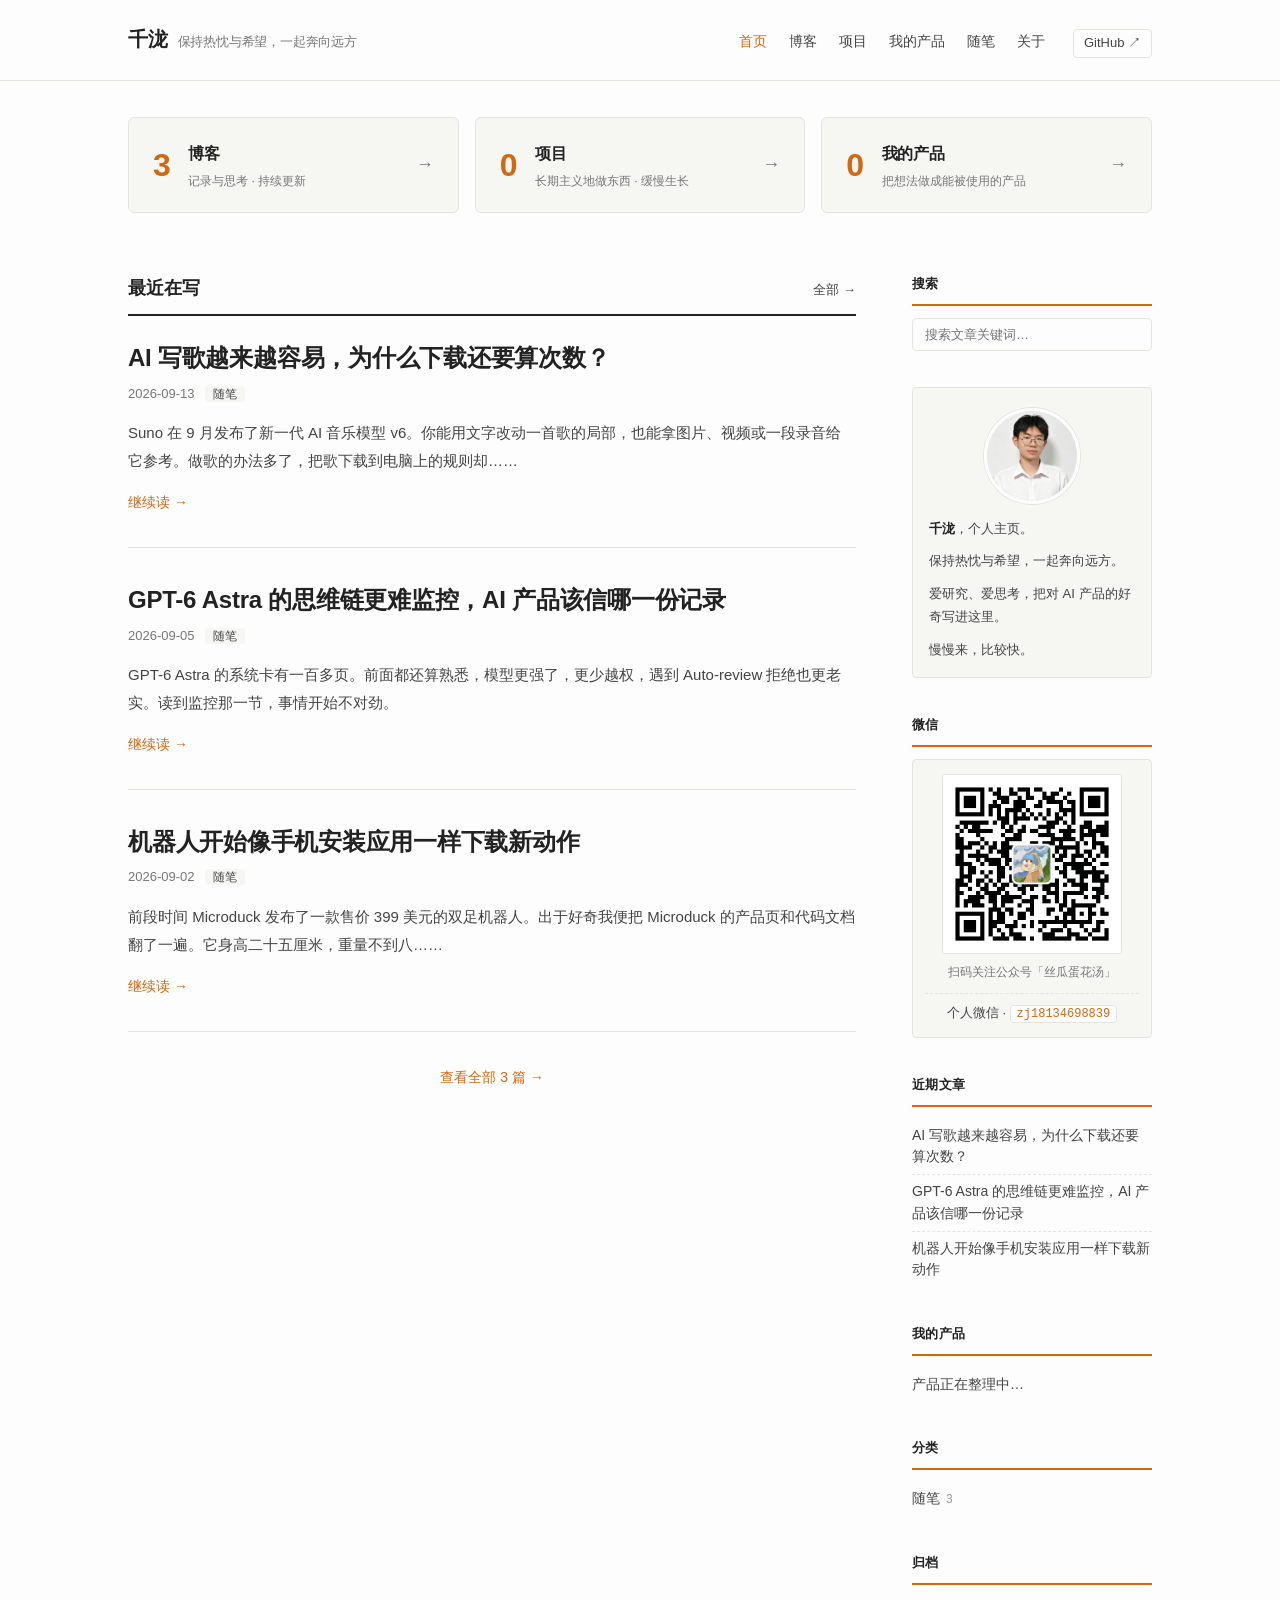
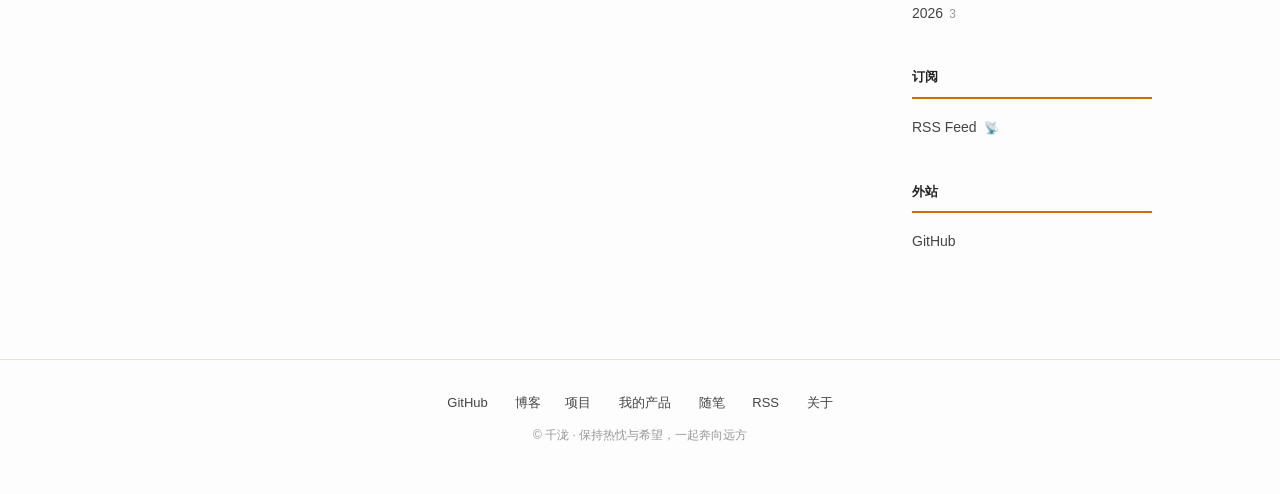
==== index.html @ 82b97f73 "上线千泷个人主页 - 6 个页面：首页 / 博客 / 随笔 / 项目 / 产品 / 关于 - 黑白极简风格 + 橙色点缀，支持深浅色主题 - 响应式布局，侧边栏文章搜索 - 补齐 favicon、40" ====
<!doctype html>
<html lang="zh-CN">
<head>
<meta charset="utf-8">
<meta name="viewport" content="width=device-width, initial-scale=1">
<title>千泷 · 保持热忱与希望，一起奔向远方</title>
<meta name="description" content="千泷的个人主页 · 记录、思考与分享">
<meta name="author" content="千泷">
<link rel="icon" href="favicon.svg" type="image/svg+xml">
<link rel="icon" href="favicon.png" type="image/png" sizes="64x64">
<link rel="apple-touch-icon" href="apple-touch-icon.png">
<link rel="stylesheet" href="css/site.css">
</head>
<body>
<header class="topnav"><div class="wrap row">
<div class="brand"><a href="index.html">千泷</a><span class="tagline">保持热忱与希望，一起奔向远方</span></div>
<nav><a href="index.html" class="active">首页</a><a href="blog.html" class="">博客</a><a href="project.html" class="">项目</a><a href="product.html" class="">我的产品</a><a href="essay.html" class="">随笔</a><a href="about.html" class="">关于</a><a href="https://github.com/siguadht" target="_blank" rel="noopener" class="nav-ext" title="GitHub">GitHub ↗</a></nav>
</div></header>


<div class="wrap">
<div class="home-cards">
  <a class="home-card" href="blog.html">
    <div class="hc-num">3</div>
    <div class="hc-meta">
      <h3>博客</h3>
      <p>记录与思考 · 持续更新</p>
    </div>
    <span class="hc-arrow">→</span>
  </a>
  <a class="home-card" href="project.html">
    <div class="hc-num">0</div>
    <div class="hc-meta">
      <h3>项目</h3>
      <p>长期主义地做东西 · 缓慢生长</p>
    </div>
    <span class="hc-arrow">→</span>
  </a>
  <a class="home-card" href="product.html">
    <div class="hc-num">0</div>
    <div class="hc-meta">
      <h3>我的产品</h3>
      <p>把想法做成能被使用的产品</p>
    </div>
    <span class="hc-arrow">→</span>
  </a>
</div>

<div class="cols">
<main class="feed">
<div class="feed-head"><h2>最近在写</h2><a href="blog.html" class="feed-more">全部 →</a></div>
<article class="entry">
  <h2 class="entry-title"><a href="https://mp.weixin.qq.com/s/pArf3HcNRiE6EMCwJGoKOg" target="_blank" rel="noopener">AI 写歌越来越容易，为什么下载还要算次数？</a></h2>
  <div class="entry-meta">2026-09-13<span class="cat">随笔</span></div>
  <div class="entry-excerpt"><p>Suno 在 9 月发布了新一代 AI 音乐模型 v6。你能用文字改动一首歌的局部，也能拿图片、视频或一段录音给它参考。做歌的办法多了，把歌下载到电脑上的规则却……</p></div>
  <div class="entry-more"><a href="https://mp.weixin.qq.com/s/pArf3HcNRiE6EMCwJGoKOg" target="_blank" rel="noopener">继续读 →</a></div>
</article>
<article class="entry">
  <h2 class="entry-title"><a href="https://mp.weixin.qq.com/s/6_Wc8fhjUE0uchZ9kbGVXA" target="_blank" rel="noopener">GPT-6 Astra 的思维链更难监控，AI 产品该信哪一份记录</a></h2>
  <div class="entry-meta">2026-09-05<span class="cat">随笔</span></div>
  <div class="entry-excerpt"><p>GPT-6 Astra 的系统卡有一百多页。前面都还算熟悉，模型更强了，更少越权，遇到 Auto-review 拒绝也更老实。读到监控那一节，事情开始不对劲。</p></div>
  <div class="entry-more"><a href="https://mp.weixin.qq.com/s/6_Wc8fhjUE0uchZ9kbGVXA" target="_blank" rel="noopener">继续读 →</a></div>
</article>
<article class="entry">
  <h2 class="entry-title"><a href="https://mp.weixin.qq.com/s/xnU9vuzfoZP4QjJZatmSVA" target="_blank" rel="noopener">机器人开始像手机安装应用一样下载新动作</a></h2>
  <div class="entry-meta">2026-09-02<span class="cat">随笔</span></div>
  <div class="entry-excerpt"><p>前段时间 Microduck 发布了一款售价 399 美元的双足机器人。出于好奇我便把 Microduck 的产品页和代码文档翻了一遍。它身高二十五厘米，重量不到八……</p></div>
  <div class="entry-more"><a href="https://mp.weixin.qq.com/s/xnU9vuzfoZP4QjJZatmSVA" target="_blank" rel="noopener">继续读 →</a></div>
</article>
<p style="text-align:center;margin-top:32px;"><a href="blog.html" style="color:var(--accent);font-size:14px;">查看全部 3 篇 →</a></p>
</main>
<aside class="sidebar">

<div class="widget">
  <h3>搜索</h3>
  <div class="search-box">
    <input type="search" id="search-input" placeholder="搜索文章关键词…" autocomplete="off">
    <ul class="search-results" id="search-results"></ul>
  </div>
</div>

<div class="widget" id="about">
  <div class="about-box">
    <img src="image/avatar.jpg" alt="千泷" class="about-avatar" loading="lazy">
    <p><strong>千泷</strong>，<a href="about.html">个人主页</a>。</p>
    <p>保持热忱与希望，一起奔向远方。</p>
    <p>爱研究、爱思考，把对 AI 产品的好奇写进这里。</p>
    <p>慢慢来，比较快。</p>
  </div>
</div>

<div class="widget">
  <h3>微信</h3>
  <div class="wechat-box">
    <img src="image/wechat-qr.jpg" alt="微信公众号 · 丝瓜蛋花汤" class="wechat-qr" loading="lazy">
    <p class="wechat-cap">扫码关注公众号「丝瓜蛋花汤」</p>
    <p class="wechat-id">个人微信 · <code>zj18134698839</code></p>
  </div>
</div>

<div class="widget">
  <h3>近期文章</h3>
  <ul>
    <li><a href="https://mp.weixin.qq.com/s/pArf3HcNRiE6EMCwJGoKOg" target="_blank" rel="noopener">AI 写歌越来越容易，为什么下载还要算次数？</a></li>
    <li><a href="https://mp.weixin.qq.com/s/6_Wc8fhjUE0uchZ9kbGVXA" target="_blank" rel="noopener">GPT-6 Astra 的思维链更难监控，AI 产品该信哪一份记录</a></li>
    <li><a href="https://mp.weixin.qq.com/s/xnU9vuzfoZP4QjJZatmSVA" target="_blank" rel="noopener">机器人开始像手机安装应用一样下载新动作</a></li>
  </ul>
</div>

<div class="widget" id="product">
  <h3>我的产品</h3>
  <ul><li><a href="product.html">产品正在整理中…</a></li></ul>
</div>

<div class="widget" id="blog">
  <h3>分类</h3>
  <ul><li><a href="blog.html#essay">随笔</a><span class="count">3</span></li></ul>
</div>

<div class="widget" id="yearly">
  <h3>归档</h3>
  <ul><li><a href="blog.html#y2026">2026</a><span class="count">3</span></li></ul>
</div>

<div class="widget">
  <h3>订阅</h3>
  <ul>
    <li><a href="feed.xml" title="RSS Feed">RSS Feed <span class="rss-badge">📡</span></a></li>
  </ul>
</div>

<div class="widget">
  <h3>外站</h3>
  <ul>
    <li><a href="https://github.com/siguadht" target="_blank" rel="noopener">GitHub</a></li>
  </ul>
</div>

</aside>
</div>
</div>

<footer class="site-foot"><div class="wrap">
<a href="https://github.com/siguadht" target="_blank" rel="noopener">GitHub</a>
<a href="blog.html">博客</a><a href="project.html">项目</a>
<a href="product.html">我的产品</a>
<a href="essay.html">随笔</a>
<a href="feed.xml">RSS</a>
<a href="about.html">关于</a>
<div class="copyright">© 千泷 · 保持热忱与希望，一起奔向远方</div>
</div></footer>
<script src="script.js"></script>
</body>
</html>
---- css/site.css ----
/* 千泷的个人主页 — 内容优先的经典个人博客 */

:root {
  --bg: #fdfdfd;
  --bg-soft: #f6f6f3;
  --bg-soft-2: #efeeea;
  --ink: #222222;
  --ink-soft: #444444;
  --ink-mute: #777777;
  --ink-faint: #999999;
  --rule: #e6e4dd;
  --accent: #d26911;
  --accent-hover: #b35309;
  --max: 1080px;
}

@media (prefers-color-scheme: dark) {
  :root {
    --bg: #1a1917;
    --bg-soft: #232220;
    --bg-soft-2: #2c2b28;
    --ink: #e8e6df;
    --ink-soft: #c0bdb3;
    --ink-mute: #8a8780;
    --ink-faint: #6a6760;
    --rule: #34322c;
    --accent: #e8884a;
    --accent-hover: #f29960;
  }
}

* { box-sizing: border-box; }

html, body {
  margin: 0;
  padding: 0;
  background: var(--bg);
  color: var(--ink);
  font-family: -apple-system, BlinkMacSystemFont, "SF Pro Text", "PingFang SC",
               "Hiragino Sans GB", "Helvetica Neue", "Microsoft YaHei",
               "WenQuanYi Micro Hei", Helvetica, Arial, sans-serif;
  font-size: 15px;
  line-height: 1.75;
  -webkit-font-smoothing: antialiased;
  text-rendering: optimizeLegibility;
}

a { color: var(--accent); text-decoration: none; }
a:hover { color: var(--accent-hover); text-decoration: underline; }

.wrap {
  max-width: var(--max);
  margin: 0 auto;
  padding: 0 28px;
}

/* ---------- Top header ---------- */
.topnav {
  background: var(--bg);
  border-bottom: 1px solid var(--rule);
  padding: 22px 0;
}
.topnav .row {
  display: flex;
  align-items: baseline;
  justify-content: space-between;
  gap: 24px;
  flex-wrap: wrap;
}
.topnav .brand {
  font-size: 20px;
  font-weight: 700;
  color: var(--ink);
  letter-spacing: -0.01em;
}
.topnav .brand a { color: var(--ink); text-decoration: none; }
.topnav .brand a:hover { color: var(--accent); }
.topnav .brand .tagline {
  font-size: 13px;
  font-weight: 400;
  color: var(--ink-mute);
  margin-left: 10px;
}
.topnav nav {
  display: flex;
  gap: 22px;
  font-size: 14px;
}
.topnav nav a {
  color: var(--ink-soft);
  text-decoration: none;
  white-space: nowrap;
}
.topnav nav a:hover, .topnav nav a.active {
  color: var(--accent);
}
.topnav nav a.nav-ext {
  margin-left: 6px;
  padding: 2px 10px;
  border: 1px solid var(--rule);
  border-radius: 4px;
  font-size: 13px;
  color: var(--ink-soft);
  transition: all .15s;
}
.topnav nav a.nav-ext:hover {
  color: var(--accent);
  border-color: var(--accent);
  background: rgba(210, 105, 17, 0.06);
}

/* ---------- Page intro ---------- */
.page-intro {
  padding: 32px 0 18px;
  border-bottom: 1px dashed var(--rule);
  margin-bottom: 32px;
}
.page-intro h1 {
  font-size: 28px;
  font-weight: 700;
  margin: 0 0 8px;
  letter-spacing: -0.01em;
}
.page-intro p {
  font-size: 15px;
  color: var(--ink-soft);
  margin: 0 0 6px;
}

/* ---------- Home directory cards ---------- */
.home-cards {
  display: grid;
  grid-template-columns: repeat(3, 1fr);
  gap: 16px;
  margin: 36px 0 12px;
}
.home-card {
  position: relative;
  display: grid;
  grid-template-columns: auto 1fr auto;
  align-items: center;
  gap: 18px;
  padding: 22px 24px;
  background: var(--bg-soft);
  border: 1px solid var(--rule);
  border-radius: 6px;
  color: var(--ink);
  text-decoration: none;
  transition: border-color .15s, transform .15s, box-shadow .15s;
}
.home-card:hover {
  border-color: var(--accent);
  transform: translateY(-1px);
  box-shadow: 0 4px 14px rgba(0, 0, 0, 0.04);
}
.home-card .hc-num {
  font-size: 32px;
  font-weight: 700;
  color: var(--accent);
  line-height: 1;
  font-variant-numeric: tabular-nums;
  letter-spacing: -0.02em;
}
.home-card .hc-meta { min-width: 0; }
.home-card h3 {
  font-size: 16px;
  font-weight: 700;
  margin: 0 0 4px;
  color: var(--ink);
  letter-spacing: -0.005em;
}
.home-card .hc-meta p {
  font-size: 12px;
  color: var(--ink-mute);
  margin: 0;
  line-height: 1.5;
}
.home-card .hc-arrow {
  font-size: 18px;
  color: var(--ink-mute);
  transition: color .15s, transform .15s;
}
.home-card:hover .hc-arrow {
  color: var(--accent);
  transform: translateX(3px);
}

/* ---------- Feed section header ---------- */
.feed-head {
  display: flex;
  align-items: baseline;
  justify-content: space-between;
  margin-bottom: 22px;
  padding-bottom: 10px;
  border-bottom: 2px solid var(--ink);
}
.feed-head h2 {
  font-size: 18px;
  font-weight: 700;
  margin: 0;
  color: var(--ink);
  letter-spacing: -0.005em;
}
.feed-head .feed-more {
  font-size: 13px;
  color: var(--ink-soft);
  text-decoration: none;
}
.feed-head .feed-more:hover { color: var(--accent); }

/* ---------- Two-column layout ---------- */
.cols {
  display: grid;
  grid-template-columns: minmax(0, 1fr) 240px;
  gap: 56px;
  padding: 48px 0 64px;
}

/* ---------- Main feed ---------- */
.feed article.entry {
  padding: 4px 0 32px;
  margin-bottom: 32px;
  border-bottom: 1px solid var(--rule);
}
.feed article.entry:last-child {
  border-bottom: none;
}
.entry-title {
  font-size: 24px;
  font-weight: 600;
  line-height: 1.35;
  margin: 0 0 8px;
  letter-spacing: -0.01em;
}
.entry-title a {
  color: var(--ink);
  text-decoration: none;
}
.entry-title a:hover { color: var(--accent); }
.entry-meta {
  font-size: 13px;
  color: var(--ink-mute);
  margin: 0 0 14px;
}
.entry-meta .cat {
  margin-left: 10px;
  padding: 1px 8px;
  background: var(--bg-soft);
  border-radius: 3px;
  font-size: 12px;
  color: var(--ink-soft);
}
.entry-excerpt {
  font-size: 15px;
  line-height: 1.85;
  color: var(--ink-soft);
  margin: 0 0 14px;
}
.entry-excerpt p { margin: 0 0 10px; }
.entry-more a {
  font-size: 14px;
  color: var(--accent);
  text-decoration: none;
}
.entry-more a:hover { text-decoration: underline; }

/* ---------- Compact list (blog) ---------- */
.post-list {
  list-style: none;
  margin: 0;
  padding: 0;
}
.post-list li {
  display: grid;
  grid-template-columns: 100px 1fr auto;
  gap: 18px;
  align-items: baseline;
  padding: 12px 0;
  border-bottom: 1px solid var(--rule);
}
.post-list li:last-child { border-bottom: none; }
.post-list time {
  font-size: 13px;
  color: var(--ink-mute);
  font-variant-numeric: tabular-nums;
}
.post-list a {
  color: var(--ink);
  text-decoration: none;
  font-size: 15px;
}
.post-list a:hover { color: var(--accent); }
.post-list .cat {
  font-size: 12px;
  color: var(--ink-faint);
}

/* ---------- Project list ---------- */
.project-list {
  list-style: none;
  margin: 0;
  padding: 0;
}
.project-list li {
  display: block;
  padding: 20px 0;
  border-bottom: 1px solid var(--rule);
}
.project-list li:last-child { border-bottom: none; }
.project-item {
  color: var(--ink);
  text-decoration: none;
  display: block;
}
.project-item:hover { color: var(--ink); text-decoration: none; }
.project-item .proj-letter {
  display: inline-block;
  width: 28px;
  height: 28px;
  line-height: 28px;
  text-align: center;
  background: var(--accent);
  color: #fff;
  border-radius: 4px;
  font-weight: 700;
  font-size: 14px;
  margin-right: 14px;
}
.project-item h3 {
  display: inline;
  font-size: 18px;
  font-weight: 600;
  margin: 0;
  color: var(--ink);
}
.project-item:hover h3 { color: var(--accent); }
.project-meta {
  margin-top: 6px;
  font-size: 13px;
  color: var(--ink-mute);
}
.project-meta time { font-variant-numeric: tabular-nums; }
.project-tags {
  margin-top: 8px;
  display: flex;
  flex-wrap: wrap;
  gap: 6px;
}
.project-tag {
  font-size: 12px;
  color: var(--ink-mute);
  background: var(--bg-soft);
  padding: 2px 8px;
  border-radius: 3px;
}

/* ---------- Sidebar ---------- */
.sidebar {
  font-size: 14px;
}
.sidebar .widget {
  margin-bottom: 36px;
}
.sidebar .widget h3 {
  font-size: 13px;
  font-weight: 700;
  color: var(--ink);
  margin: 0 0 12px;
  padding-bottom: 8px;
  border-bottom: 2px solid var(--accent);
  letter-spacing: 0.02em;
}
.sidebar ul {
  list-style: none;
  margin: 0;
  padding: 0;
}
.sidebar li {
  padding: 6px 0;
  border-bottom: 1px dashed var(--rule);
  line-height: 1.55;
}
.sidebar li:last-child { border-bottom: none; }
.sidebar a {
  color: var(--ink-soft);
  text-decoration: none;
}
.sidebar a:hover { color: var(--accent); }
.sidebar .rss-badge {
  margin-left: 4px;
  font-size: 12px;
}
.sidebar .count {
  color: var(--ink-faint);
  font-size: 12px;
  margin-left: 6px;
}
.sidebar .about-box {
  background: var(--bg-soft);
  border: 1px solid var(--rule);
  padding: 16px;
  border-radius: 4px;
  font-size: 13px;
  color: var(--ink-soft);
  line-height: 1.75;
  text-align: center;
}
.sidebar .about-box .about-avatar {
  width: 96px;
  height: 96px;
  border-radius: 50%;
  object-fit: cover;
  display: block;
  margin: 4px auto 14px;
  border: 3px solid var(--bg);
  box-shadow: 0 0 0 1px var(--rule);
}
.sidebar .about-box p {
  margin: 0 0 10px;
  text-align: left;
}
.sidebar .about-box p:last-child { margin-bottom: 0; }
.sidebar .about-box strong { color: var(--ink); }

/* ---------- Search box ---------- */
.search-box {
  position: relative;
}
.search-box input[type="search"] {
  width: 100%;
  padding: 8px 12px;
  font-family: inherit;
  font-size: 13px;
  color: var(--ink);
  background: var(--bg);
  border: 1px solid var(--rule);
  border-radius: 4px;
  outline: none;
  transition: border-color .15s, box-shadow .15s;
  -webkit-appearance: none;
}
.search-box input[type="search"]:focus {
  border-color: var(--accent);
  box-shadow: 0 0 0 3px rgba(210, 105, 17, 0.12);
}
.search-results {
  display: none;
  position: absolute;
  top: 38px;
  left: 0;
  right: 0;
  z-index: 20;
  margin: 0;
  padding: 4px 0;
  list-style: none;
  background: var(--bg);
  border: 1px solid var(--rule);
  border-radius: 4px;
  max-height: 70vh;
  overflow-y: auto;
  box-shadow: 0 8px 24px rgba(0,0,0,0.08);
}
.search-results.show { display: block; }
.search-results li {
  padding: 0;
  border: none !important;
  border-bottom: 1px solid var(--rule) !important;
}
.search-results li:last-child { border-bottom: none !important; }
.search-results li.empty {
  padding: 14px;
  color: var(--ink-mute);
  font-size: 13px;
  text-align: center;
}
.search-results a {
  display: block;
  padding: 10px 12px;
  color: var(--ink) !important;
  text-decoration: none;
  transition: background .12s;
}
.search-results a:hover {
  background: var(--bg-soft);
}
.search-results .r-title {
  font-size: 13px;
  font-weight: 600;
  color: var(--ink);
  line-height: 1.4;
  margin-bottom: 3px;
}
.search-results .r-meta {
  font-size: 11px;
  color: var(--ink-mute);
  margin-bottom: 4px;
}
.search-results .r-snip {
  font-size: 12px;
  color: var(--ink-soft);
  line-height: 1.5;
}
.search-results mark {
  background: rgba(210, 105, 17, 0.18);
  color: var(--accent);
  padding: 0 2px;
  border-radius: 2px;
}

/* ---------- WeChat box ---------- */
.wechat-box {
  text-align: center;
  background: var(--bg-soft);
  border: 1px solid var(--rule);
  border-radius: 4px;
  padding: 14px 12px 12px;
}
.wechat-qr {
  width: 100%;
  max-width: 180px;
  height: auto;
  display: block;
  margin: 0 auto 8px;
  border: 1px solid var(--rule);
  border-radius: 3px;
  background: #fff;
}
.wechat-cap {
  font-size: 12px;
  color: var(--ink-mute);
  margin: 0 0 10px;
}
.wechat-id {
  font-size: 13px;
  color: var(--ink-soft);
  margin: 8px 0 0;
  padding-top: 8px;
  border-top: 1px dashed var(--rule);
}
.wechat-id code {
  font-family: ui-monospace, "SF Mono", Menlo, Consolas, monospace;
  background: var(--bg);
  border: 1px solid var(--rule);
  padding: 1px 6px;
  border-radius: 3px;
  font-size: 12px;
  color: var(--accent);
}

/* ---------- About page ---------- */
.about-content {
  max-width: 720px;
}
.about-content h2 {
  font-size: 20px;
  font-weight: 700;
  margin: 32px 0 12px;
  padding-bottom: 6px;
  border-bottom: 2px solid var(--accent);
  display: inline-block;
  letter-spacing: -0.01em;
}
.about-content p {
  font-size: 15px;
  line-height: 1.85;
  color: var(--ink-soft);
  margin: 0 0 14px;
}
.about-content ul {
  list-style: none;
  margin: 0 0 20px;
  padding: 0;
}
.about-content ul li {
  padding: 10px 0;
  border-bottom: 1px dashed var(--rule);
  line-height: 1.6;
  color: var(--ink-soft);
}
.about-content ul li:last-child { border-bottom: none; }
.about-content strong { color: var(--ink); }

/* ---------- Footer ---------- */
footer.site-foot {
  border-top: 1px solid var(--rule);
  padding: 32px 0 48px;
  color: var(--ink-mute);
  font-size: 13px;
  text-align: center;
}
footer.site-foot a {
  color: var(--ink-soft);
  text-decoration: none;
  margin: 0 12px;
}
footer.site-foot a:hover { color: var(--accent); }
footer.site-foot .copyright {
  margin-top: 10px;
  color: var(--ink-faint);
  font-size: 12px;
}

/* ---------- Mobile ---------- */
@media (max-width: 840px) {
  .home-cards { grid-template-columns: 1fr; gap: 12px; margin: 28px 0 8px; }
  .home-card { padding: 16px 18px; }
  .home-card .hc-num { font-size: 26px; }
  .cols {
    grid-template-columns: 1fr;
    gap: 40px;
  }
  .sidebar { order: 2; }
}

@media (max-width: 600px) {
  body { font-size: 14px; }
  .wrap { padding: 0 18px; }
  .topnav .row { gap: 10px; }
  .topnav .brand { font-size: 17px; }
  .topnav .brand .tagline { display: none; }
  .topnav nav { gap: 10px; font-size: 13px; }
  .topnav nav a.nav-ext { display: none; }
  .home-cards { display: none; }
  .page-intro h1 { font-size: 22px; }
  .entry-title { font-size: 19px; }
  .entry-excerpt { font-size: 14px; line-height: 1.8; }
  .post-list li {
    grid-template-columns: 1fr;
    gap: 2px;
  }
  .post-list time { font-size: 12px; }
  footer.site-foot { padding: 24px 0 32px; line-height: 2; }
  footer.site-foot a { margin: 0 8px; }
}
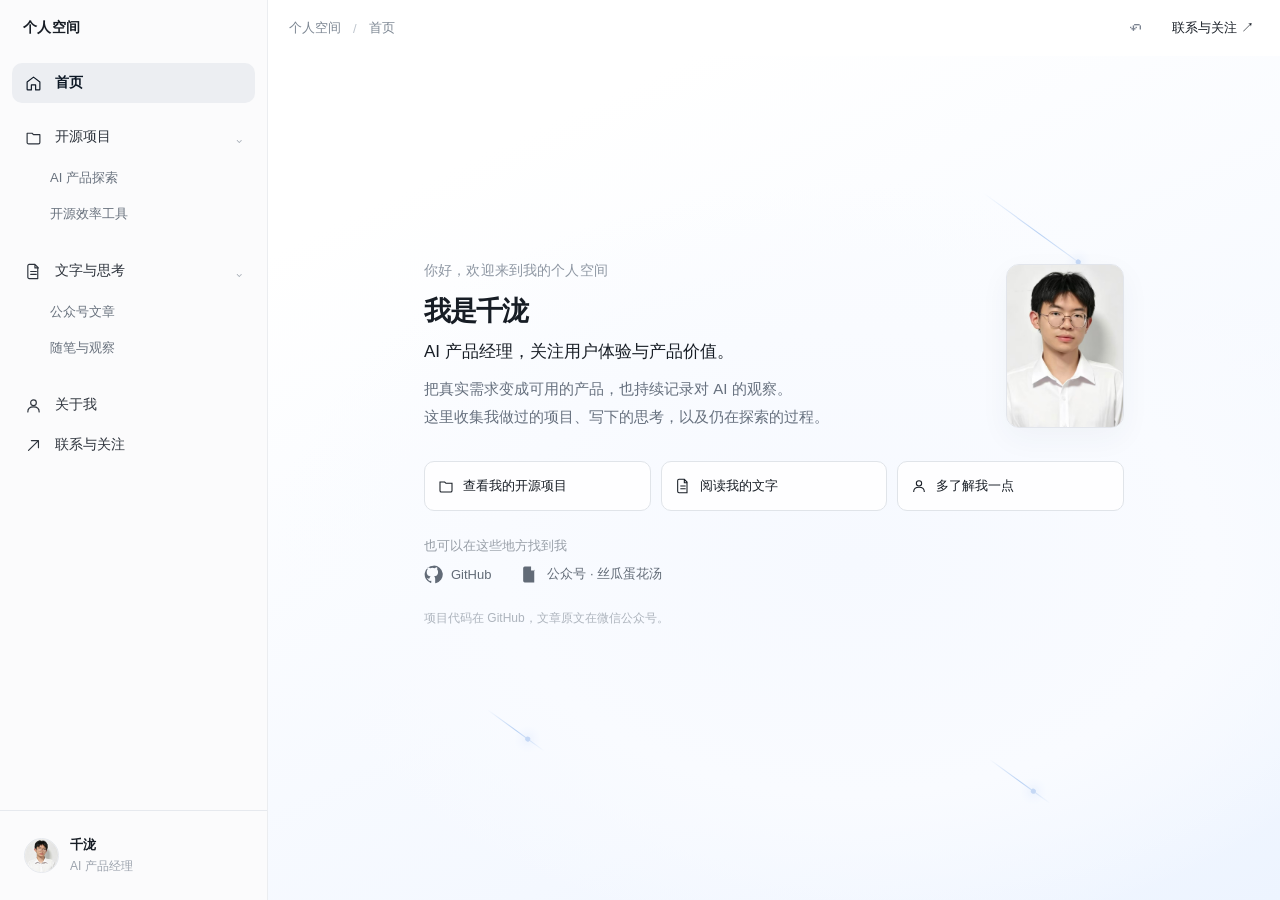
==== commit 6b5bd6a7: "Redesign personal site with sidebar portfolio layout" ====
--- a/index.html
+++ b/index.html
@@ -1,154 +1,29 @@
 <!doctype html>
 <html lang="zh-CN">
 <head>
-<meta charset="utf-8">
-<meta name="viewport" content="width=device-width, initial-scale=1">
-<title>千泷 · 保持热忱与希望，一起奔向远方</title>
-<meta name="description" content="千泷的个人主页 · 记录、思考与分享">
-<meta name="author" content="千泷">
-<link rel="icon" href="favicon.svg" type="image/svg+xml">
-<link rel="icon" href="favicon.png" type="image/png" sizes="64x64">
-<link rel="apple-touch-icon" href="apple-touch-icon.png">
-<link rel="stylesheet" href="css/site.css">
+  <meta charset="utf-8">
+  <meta name="viewport" content="width=device-width, initial-scale=1">
+  <meta name="theme-color" content="#f8fafc">
+  <meta name="description" content="千泷的个人空间：AI 产品、开源项目与文字思考。">
+  <title>千泷 · 个人空间</title>
+  <link rel="icon" href="favicon.svg" type="image/svg+xml">
+  <link rel="icon" href="favicon.png" type="image/png" sizes="64x64">
+  <link rel="apple-touch-icon" href="apple-touch-icon.png">
+  <link rel="stylesheet" href="css/site.css">
+  <script src="script.js" defer></script>
 </head>
 <body>
-<header class="topnav"><div class="wrap row">
-<div class="brand"><a href="index.html">千泷</a><span class="tagline">保持热忱与希望，一起奔向远方</span></div>
-<nav><a href="index.html" class="active">首页</a><a href="blog.html" class="">博客</a><a href="project.html" class="">项目</a><a href="product.html" class="">我的产品</a><a href="essay.html" class="">随笔</a><a href="about.html" class="">关于</a><a href="https://github.com/siguadht" target="_blank" rel="noopener" class="nav-ext" title="GitHub">GitHub ↗</a></nav>
-</div></header>
-
-
-<div class="wrap">
-<div class="home-cards">
-  <a class="home-card" href="blog.html">
-    <div class="hc-num">3</div>
-    <div class="hc-meta">
-      <h3>博客</h3>
-      <p>记录与思考 · 持续更新</p>
+  <div class="app-shell">
+    <aside class="app-sidebar" id="site-sidebar" aria-label="主导航">
+      <div class="sidebar-heading"><a class="sidebar-title" href="index.html">个人空间</a><button class="icon-button sidebar-close" id="sidebar-close" aria-label="关闭导航" type="button">×</button></div>
+      <nav class="side-nav" id="side-nav" aria-label="网站导航"></nav>
+      <div class="sidebar-profile"><img src="image/avatar.jpg" alt="千泷头像"><div><strong>千泷</strong><span>AI 产品经理</span></div></div>
+    </aside>
+    <div class="sidebar-scrim" id="sidebar-scrim"></div>
+    <div class="app-main">
+      <header class="topbar"><div class="topbar-left"><button class="icon-button mobile-menu" id="mobile-menu" aria-label="打开导航" type="button"><span></span><span></span><span></span></button><span class="breadcrumb"><a href="index.html">个人空间</a><span class="crumb-sep">/</span><span id="current-crumb">首页</span></span></div><div class="topbar-actions"><button class="replay-button" id="replay-animation" type="button" title="重播页面动画" aria-label="重播页面动画">↶</button><a href="about.html#contact">联系与关注 <span aria-hidden="true">↗</span></a></div></header>
+      <main class="page-content" id="page-content" tabindex="-1"></main>
     </div>
-    <span class="hc-arrow">→</span>
-  </a>
-  <a class="home-card" href="project.html">
-    <div class="hc-num">0</div>
-    <div class="hc-meta">
-      <h3>项目</h3>
-      <p>长期主义地做东西 · 缓慢生长</p>
-    </div>
-    <span class="hc-arrow">→</span>
-  </a>
-  <a class="home-card" href="product.html">
-    <div class="hc-num">0</div>
-    <div class="hc-meta">
-      <h3>我的产品</h3>
-      <p>把想法做成能被使用的产品</p>
-    </div>
-    <span class="hc-arrow">→</span>
-  </a>
-</div>
-
-<div class="cols">
-<main class="feed">
-<div class="feed-head"><h2>最近在写</h2><a href="blog.html" class="feed-more">全部 →</a></div>
-<article class="entry">
-  <h2 class="entry-title"><a href="https://mp.weixin.qq.com/s/pArf3HcNRiE6EMCwJGoKOg" target="_blank" rel="noopener">AI 写歌越来越容易，为什么下载还要算次数？</a></h2>
-  <div class="entry-meta">2026-09-13<span class="cat">随笔</span></div>
-  <div class="entry-excerpt"><p>Suno 在 9 月发布了新一代 AI 音乐模型 v6。你能用文字改动一首歌的局部，也能拿图片、视频或一段录音给它参考。做歌的办法多了，把歌下载到电脑上的规则却……</p></div>
-  <div class="entry-more"><a href="https://mp.weixin.qq.com/s/pArf3HcNRiE6EMCwJGoKOg" target="_blank" rel="noopener">继续读 →</a></div>
-</article>
-<article class="entry">
-  <h2 class="entry-title"><a href="https://mp.weixin.qq.com/s/6_Wc8fhjUE0uchZ9kbGVXA" target="_blank" rel="noopener">GPT-6 Astra 的思维链更难监控，AI 产品该信哪一份记录</a></h2>
-  <div class="entry-meta">2026-09-05<span class="cat">随笔</span></div>
-  <div class="entry-excerpt"><p>GPT-6 Astra 的系统卡有一百多页。前面都还算熟悉，模型更强了，更少越权，遇到 Auto-review 拒绝也更老实。读到监控那一节，事情开始不对劲。</p></div>
-  <div class="entry-more"><a href="https://mp.weixin.qq.com/s/6_Wc8fhjUE0uchZ9kbGVXA" target="_blank" rel="noopener">继续读 →</a></div>
-</article>
-<article class="entry">
-  <h2 class="entry-title"><a href="https://mp.weixin.qq.com/s/xnU9vuzfoZP4QjJZatmSVA" target="_blank" rel="noopener">机器人开始像手机安装应用一样下载新动作</a></h2>
-  <div class="entry-meta">2026-09-02<span class="cat">随笔</span></div>
-  <div class="entry-excerpt"><p>前段时间 Microduck 发布了一款售价 399 美元的双足机器人。出于好奇我便把 Microduck 的产品页和代码文档翻了一遍。它身高二十五厘米，重量不到八……</p></div>
-  <div class="entry-more"><a href="https://mp.weixin.qq.com/s/xnU9vuzfoZP4QjJZatmSVA" target="_blank" rel="noopener">继续读 →</a></div>
-</article>
-<p style="text-align:center;margin-top:32px;"><a href="blog.html" style="color:var(--accent);font-size:14px;">查看全部 3 篇 →</a></p>
-</main>
-<aside class="sidebar">
-
-<div class="widget">
-  <h3>搜索</h3>
-  <div class="search-box">
-    <input type="search" id="search-input" placeholder="搜索文章关键词…" autocomplete="off">
-    <ul class="search-results" id="search-results"></ul>
   </div>
-</div>
-
-<div class="widget" id="about">
-  <div class="about-box">
-    <img src="image/avatar.jpg" alt="千泷" class="about-avatar" loading="lazy">
-    <p><strong>千泷</strong>，<a href="about.html">个人主页</a>。</p>
-    <p>保持热忱与希望，一起奔向远方。</p>
-    <p>爱研究、爱思考，把对 AI 产品的好奇写进这里。</p>
-    <p>慢慢来，比较快。</p>
-  </div>
-</div>
-
-<div class="widget">
-  <h3>微信</h3>
-  <div class="wechat-box">
-    <img src="image/wechat-qr.jpg" alt="微信公众号 · 丝瓜蛋花汤" class="wechat-qr" loading="lazy">
-    <p class="wechat-cap">扫码关注公众号「丝瓜蛋花汤」</p>
-    <p class="wechat-id">个人微信 · <code>zj18134698839</code></p>
-  </div>
-</div>
-
-<div class="widget">
-  <h3>近期文章</h3>
-  <ul>
-    <li><a href="https://mp.weixin.qq.com/s/pArf3HcNRiE6EMCwJGoKOg" target="_blank" rel="noopener">AI 写歌越来越容易，为什么下载还要算次数？</a></li>
-    <li><a href="https://mp.weixin.qq.com/s/6_Wc8fhjUE0uchZ9kbGVXA" target="_blank" rel="noopener">GPT-6 Astra 的思维链更难监控，AI 产品该信哪一份记录</a></li>
-    <li><a href="https://mp.weixin.qq.com/s/xnU9vuzfoZP4QjJZatmSVA" target="_blank" rel="noopener">机器人开始像手机安装应用一样下载新动作</a></li>
-  </ul>
-</div>
-
-<div class="widget" id="product">
-  <h3>我的产品</h3>
-  <ul><li><a href="product.html">产品正在整理中…</a></li></ul>
-</div>
-
-<div class="widget" id="blog">
-  <h3>分类</h3>
-  <ul><li><a href="blog.html#essay">随笔</a><span class="count">3</span></li></ul>
-</div>
-
-<div class="widget" id="yearly">
-  <h3>归档</h3>
-  <ul><li><a href="blog.html#y2026">2026</a><span class="count">3</span></li></ul>
-</div>
-
-<div class="widget">
-  <h3>订阅</h3>
-  <ul>
-    <li><a href="feed.xml" title="RSS Feed">RSS Feed <span class="rss-badge">📡</span></a></li>
-  </ul>
-</div>
-
-<div class="widget">
-  <h3>外站</h3>
-  <ul>
-    <li><a href="https://github.com/siguadht" target="_blank" rel="noopener">GitHub</a></li>
-  </ul>
-</div>
-
-</aside>
-</div>
-</div>
-
-<footer class="site-foot"><div class="wrap">
-<a href="https://github.com/siguadht" target="_blank" rel="noopener">GitHub</a>
-<a href="blog.html">博客</a><a href="project.html">项目</a>
-<a href="product.html">我的产品</a>
-<a href="essay.html">随笔</a>
-<a href="feed.xml">RSS</a>
-<a href="about.html">关于</a>
-<div class="copyright">© 千泷 · 保持热忱与希望，一起奔向远方</div>
-</div></footer>
-<script src="script.js"></script>
 </body>
 </html>
--- a/css/site.css
+++ b/css/site.css
@@ -1,634 +1,7 @@
-/* 千泷的个人主页 — 内容优先的经典个人博客 */
-
-:root {
-  --bg: #fdfdfd;
-  --bg-soft: #f6f6f3;
-  --bg-soft-2: #efeeea;
-  --ink: #222222;
-  --ink-soft: #444444;
-  --ink-mute: #777777;
-  --ink-faint: #999999;
-  --rule: #e6e4dd;
-  --accent: #d26911;
-  --accent-hover: #b35309;
-  --max: 1080px;
-}
-
-@media (prefers-color-scheme: dark) {
-  :root {
-    --bg: #1a1917;
-    --bg-soft: #232220;
-    --bg-soft-2: #2c2b28;
-    --ink: #e8e6df;
-    --ink-soft: #c0bdb3;
-    --ink-mute: #8a8780;
-    --ink-faint: #6a6760;
-    --rule: #34322c;
-    --accent: #e8884a;
-    --accent-hover: #f29960;
-  }
-}
-
-* { box-sizing: border-box; }
-
-html, body {
-  margin: 0;
-  padding: 0;
-  background: var(--bg);
-  color: var(--ink);
-  font-family: -apple-system, BlinkMacSystemFont, "SF Pro Text", "PingFang SC",
-               "Hiragino Sans GB", "Helvetica Neue", "Microsoft YaHei",
-               "WenQuanYi Micro Hei", Helvetica, Arial, sans-serif;
-  font-size: 15px;
-  line-height: 1.75;
-  -webkit-font-smoothing: antialiased;
-  text-rendering: optimizeLegibility;
-}
-
-a { color: var(--accent); text-decoration: none; }
-a:hover { color: var(--accent-hover); text-decoration: underline; }
-
-.wrap {
-  max-width: var(--max);
-  margin: 0 auto;
-  padding: 0 28px;
-}
-
-/* ---------- Top header ---------- */
-.topnav {
-  background: var(--bg);
-  border-bottom: 1px solid var(--rule);
-  padding: 22px 0;
-}
-.topnav .row {
-  display: flex;
-  align-items: baseline;
-  justify-content: space-between;
-  gap: 24px;
-  flex-wrap: wrap;
-}
-.topnav .brand {
-  font-size: 20px;
-  font-weight: 700;
-  color: var(--ink);
-  letter-spacing: -0.01em;
-}
-.topnav .brand a { color: var(--ink); text-decoration: none; }
-.topnav .brand a:hover { color: var(--accent); }
-.topnav .brand .tagline {
-  font-size: 13px;
-  font-weight: 400;
-  color: var(--ink-mute);
-  margin-left: 10px;
-}
-.topnav nav {
-  display: flex;
-  gap: 22px;
-  font-size: 14px;
-}
-.topnav nav a {
-  color: var(--ink-soft);
-  text-decoration: none;
-  white-space: nowrap;
-}
-.topnav nav a:hover, .topnav nav a.active {
-  color: var(--accent);
-}
-.topnav nav a.nav-ext {
-  margin-left: 6px;
-  padding: 2px 10px;
-  border: 1px solid var(--rule);
-  border-radius: 4px;
-  font-size: 13px;
-  color: var(--ink-soft);
-  transition: all .15s;
-}
-.topnav nav a.nav-ext:hover {
-  color: var(--accent);
-  border-color: var(--accent);
-  background: rgba(210, 105, 17, 0.06);
-}
-
-/* ---------- Page intro ---------- */
-.page-intro {
-  padding: 32px 0 18px;
-  border-bottom: 1px dashed var(--rule);
-  margin-bottom: 32px;
-}
-.page-intro h1 {
-  font-size: 28px;
-  font-weight: 700;
-  margin: 0 0 8px;
-  letter-spacing: -0.01em;
-}
-.page-intro p {
-  font-size: 15px;
-  color: var(--ink-soft);
-  margin: 0 0 6px;
-}
-
-/* ---------- Home directory cards ---------- */
-.home-cards {
-  display: grid;
-  grid-template-columns: repeat(3, 1fr);
-  gap: 16px;
-  margin: 36px 0 12px;
-}
-.home-card {
-  position: relative;
-  display: grid;
-  grid-template-columns: auto 1fr auto;
-  align-items: center;
-  gap: 18px;
-  padding: 22px 24px;
-  background: var(--bg-soft);
-  border: 1px solid var(--rule);
-  border-radius: 6px;
-  color: var(--ink);
-  text-decoration: none;
-  transition: border-color .15s, transform .15s, box-shadow .15s;
-}
-.home-card:hover {
-  border-color: var(--accent);
-  transform: translateY(-1px);
-  box-shadow: 0 4px 14px rgba(0, 0, 0, 0.04);
-}
-.home-card .hc-num {
-  font-size: 32px;
-  font-weight: 700;
-  color: var(--accent);
-  line-height: 1;
-  font-variant-numeric: tabular-nums;
-  letter-spacing: -0.02em;
-}
-.home-card .hc-meta { min-width: 0; }
-.home-card h3 {
-  font-size: 16px;
-  font-weight: 700;
-  margin: 0 0 4px;
-  color: var(--ink);
-  letter-spacing: -0.005em;
-}
-.home-card .hc-meta p {
-  font-size: 12px;
-  color: var(--ink-mute);
-  margin: 0;
-  line-height: 1.5;
-}
-.home-card .hc-arrow {
-  font-size: 18px;
-  color: var(--ink-mute);
-  transition: color .15s, transform .15s;
-}
-.home-card:hover .hc-arrow {
-  color: var(--accent);
-  transform: translateX(3px);
-}
-
-/* ---------- Feed section header ---------- */
-.feed-head {
-  display: flex;
-  align-items: baseline;
-  justify-content: space-between;
-  margin-bottom: 22px;
-  padding-bottom: 10px;
-  border-bottom: 2px solid var(--ink);
-}
-.feed-head h2 {
-  font-size: 18px;
-  font-weight: 700;
-  margin: 0;
-  color: var(--ink);
-  letter-spacing: -0.005em;
-}
-.feed-head .feed-more {
-  font-size: 13px;
-  color: var(--ink-soft);
-  text-decoration: none;
-}
-.feed-head .feed-more:hover { color: var(--accent); }
-
-/* ---------- Two-column layout ---------- */
-.cols {
-  display: grid;
-  grid-template-columns: minmax(0, 1fr) 240px;
-  gap: 56px;
-  padding: 48px 0 64px;
-}
-
-/* ---------- Main feed ---------- */
-.feed article.entry {
-  padding: 4px 0 32px;
-  margin-bottom: 32px;
-  border-bottom: 1px solid var(--rule);
-}
-.feed article.entry:last-child {
-  border-bottom: none;
-}
-.entry-title {
-  font-size: 24px;
-  font-weight: 600;
-  line-height: 1.35;
-  margin: 0 0 8px;
-  letter-spacing: -0.01em;
-}
-.entry-title a {
-  color: var(--ink);
-  text-decoration: none;
-}
-.entry-title a:hover { color: var(--accent); }
-.entry-meta {
-  font-size: 13px;
-  color: var(--ink-mute);
-  margin: 0 0 14px;
-}
-.entry-meta .cat {
-  margin-left: 10px;
-  padding: 1px 8px;
-  background: var(--bg-soft);
-  border-radius: 3px;
-  font-size: 12px;
-  color: var(--ink-soft);
-}
-.entry-excerpt {
-  font-size: 15px;
-  line-height: 1.85;
-  color: var(--ink-soft);
-  margin: 0 0 14px;
-}
-.entry-excerpt p { margin: 0 0 10px; }
-.entry-more a {
-  font-size: 14px;
-  color: var(--accent);
-  text-decoration: none;
-}
-.entry-more a:hover { text-decoration: underline; }
-
-/* ---------- Compact list (blog) ---------- */
-.post-list {
-  list-style: none;
-  margin: 0;
-  padding: 0;
-}
-.post-list li {
-  display: grid;
-  grid-template-columns: 100px 1fr auto;
-  gap: 18px;
-  align-items: baseline;
-  padding: 12px 0;
-  border-bottom: 1px solid var(--rule);
-}
-.post-list li:last-child { border-bottom: none; }
-.post-list time {
-  font-size: 13px;
-  color: var(--ink-mute);
-  font-variant-numeric: tabular-nums;
-}
-.post-list a {
-  color: var(--ink);
-  text-decoration: none;
-  font-size: 15px;
-}
-.post-list a:hover { color: var(--accent); }
-.post-list .cat {
-  font-size: 12px;
-  color: var(--ink-faint);
-}
-
-/* ---------- Project list ---------- */
-.project-list {
-  list-style: none;
-  margin: 0;
-  padding: 0;
-}
-.project-list li {
-  display: block;
-  padding: 20px 0;
-  border-bottom: 1px solid var(--rule);
-}
-.project-list li:last-child { border-bottom: none; }
-.project-item {
-  color: var(--ink);
-  text-decoration: none;
-  display: block;
-}
-.project-item:hover { color: var(--ink); text-decoration: none; }
-.project-item .proj-letter {
-  display: inline-block;
-  width: 28px;
-  height: 28px;
-  line-height: 28px;
-  text-align: center;
-  background: var(--accent);
-  color: #fff;
-  border-radius: 4px;
-  font-weight: 700;
-  font-size: 14px;
-  margin-right: 14px;
-}
-.project-item h3 {
-  display: inline;
-  font-size: 18px;
-  font-weight: 600;
-  margin: 0;
-  color: var(--ink);
-}
-.project-item:hover h3 { color: var(--accent); }
-.project-meta {
-  margin-top: 6px;
-  font-size: 13px;
-  color: var(--ink-mute);
-}
-.project-meta time { font-variant-numeric: tabular-nums; }
-.project-tags {
-  margin-top: 8px;
-  display: flex;
-  flex-wrap: wrap;
-  gap: 6px;
-}
-.project-tag {
-  font-size: 12px;
-  color: var(--ink-mute);
-  background: var(--bg-soft);
-  padding: 2px 8px;
-  border-radius: 3px;
-}
-
-/* ---------- Sidebar ---------- */
-.sidebar {
-  font-size: 14px;
-}
-.sidebar .widget {
-  margin-bottom: 36px;
-}
-.sidebar .widget h3 {
-  font-size: 13px;
-  font-weight: 700;
-  color: var(--ink);
-  margin: 0 0 12px;
-  padding-bottom: 8px;
-  border-bottom: 2px solid var(--accent);
-  letter-spacing: 0.02em;
-}
-.sidebar ul {
-  list-style: none;
-  margin: 0;
-  padding: 0;
-}
-.sidebar li {
-  padding: 6px 0;
-  border-bottom: 1px dashed var(--rule);
-  line-height: 1.55;
-}
-.sidebar li:last-child { border-bottom: none; }
-.sidebar a {
-  color: var(--ink-soft);
-  text-decoration: none;
-}
-.sidebar a:hover { color: var(--accent); }
-.sidebar .rss-badge {
-  margin-left: 4px;
-  font-size: 12px;
-}
-.sidebar .count {
-  color: var(--ink-faint);
-  font-size: 12px;
-  margin-left: 6px;
-}
-.sidebar .about-box {
-  background: var(--bg-soft);
-  border: 1px solid var(--rule);
-  padding: 16px;
-  border-radius: 4px;
-  font-size: 13px;
-  color: var(--ink-soft);
-  line-height: 1.75;
-  text-align: center;
-}
-.sidebar .about-box .about-avatar {
-  width: 96px;
-  height: 96px;
-  border-radius: 50%;
-  object-fit: cover;
-  display: block;
-  margin: 4px auto 14px;
-  border: 3px solid var(--bg);
-  box-shadow: 0 0 0 1px var(--rule);
-}
-.sidebar .about-box p {
-  margin: 0 0 10px;
-  text-align: left;
-}
-.sidebar .about-box p:last-child { margin-bottom: 0; }
-.sidebar .about-box strong { color: var(--ink); }
-
-/* ---------- Search box ---------- */
-.search-box {
-  position: relative;
-}
-.search-box input[type="search"] {
-  width: 100%;
-  padding: 8px 12px;
-  font-family: inherit;
-  font-size: 13px;
-  color: var(--ink);
-  background: var(--bg);
-  border: 1px solid var(--rule);
-  border-radius: 4px;
-  outline: none;
-  transition: border-color .15s, box-shadow .15s;
-  -webkit-appearance: none;
-}
-.search-box input[type="search"]:focus {
-  border-color: var(--accent);
-  box-shadow: 0 0 0 3px rgba(210, 105, 17, 0.12);
-}
-.search-results {
-  display: none;
-  position: absolute;
-  top: 38px;
-  left: 0;
-  right: 0;
-  z-index: 20;
-  margin: 0;
-  padding: 4px 0;
-  list-style: none;
-  background: var(--bg);
-  border: 1px solid var(--rule);
-  border-radius: 4px;
-  max-height: 70vh;
-  overflow-y: auto;
-  box-shadow: 0 8px 24px rgba(0,0,0,0.08);
-}
-.search-results.show { display: block; }
-.search-results li {
-  padding: 0;
-  border: none !important;
-  border-bottom: 1px solid var(--rule) !important;
-}
-.search-results li:last-child { border-bottom: none !important; }
-.search-results li.empty {
-  padding: 14px;
-  color: var(--ink-mute);
-  font-size: 13px;
-  text-align: center;
-}
-.search-results a {
-  display: block;
-  padding: 10px 12px;
-  color: var(--ink) !important;
-  text-decoration: none;
-  transition: background .12s;
-}
-.search-results a:hover {
-  background: var(--bg-soft);
-}
-.search-results .r-title {
-  font-size: 13px;
-  font-weight: 600;
-  color: var(--ink);
-  line-height: 1.4;
-  margin-bottom: 3px;
-}
-.search-results .r-meta {
-  font-size: 11px;
-  color: var(--ink-mute);
-  margin-bottom: 4px;
-}
-.search-results .r-snip {
-  font-size: 12px;
-  color: var(--ink-soft);
-  line-height: 1.5;
-}
-.search-results mark {
-  background: rgba(210, 105, 17, 0.18);
-  color: var(--accent);
-  padding: 0 2px;
-  border-radius: 2px;
-}
-
-/* ---------- WeChat box ---------- */
-.wechat-box {
-  text-align: center;
-  background: var(--bg-soft);
-  border: 1px solid var(--rule);
-  border-radius: 4px;
-  padding: 14px 12px 12px;
-}
-.wechat-qr {
-  width: 100%;
-  max-width: 180px;
-  height: auto;
-  display: block;
-  margin: 0 auto 8px;
-  border: 1px solid var(--rule);
-  border-radius: 3px;
-  background: #fff;
-}
-.wechat-cap {
-  font-size: 12px;
-  color: var(--ink-mute);
-  margin: 0 0 10px;
-}
-.wechat-id {
-  font-size: 13px;
-  color: var(--ink-soft);
-  margin: 8px 0 0;
-  padding-top: 8px;
-  border-top: 1px dashed var(--rule);
-}
-.wechat-id code {
-  font-family: ui-monospace, "SF Mono", Menlo, Consolas, monospace;
-  background: var(--bg);
-  border: 1px solid var(--rule);
-  padding: 1px 6px;
-  border-radius: 3px;
-  font-size: 12px;
-  color: var(--accent);
-}
-
-/* ---------- About page ---------- */
-.about-content {
-  max-width: 720px;
-}
-.about-content h2 {
-  font-size: 20px;
-  font-weight: 700;
-  margin: 32px 0 12px;
-  padding-bottom: 6px;
-  border-bottom: 2px solid var(--accent);
-  display: inline-block;
-  letter-spacing: -0.01em;
-}
-.about-content p {
-  font-size: 15px;
-  line-height: 1.85;
-  color: var(--ink-soft);
-  margin: 0 0 14px;
-}
-.about-content ul {
-  list-style: none;
-  margin: 0 0 20px;
-  padding: 0;
-}
-.about-content ul li {
-  padding: 10px 0;
-  border-bottom: 1px dashed var(--rule);
-  line-height: 1.6;
-  color: var(--ink-soft);
-}
-.about-content ul li:last-child { border-bottom: none; }
-.about-content strong { color: var(--ink); }
-
-/* ---------- Footer ---------- */
-footer.site-foot {
-  border-top: 1px solid var(--rule);
-  padding: 32px 0 48px;
-  color: var(--ink-mute);
-  font-size: 13px;
-  text-align: center;
-}
-footer.site-foot a {
-  color: var(--ink-soft);
-  text-decoration: none;
-  margin: 0 12px;
-}
-footer.site-foot a:hover { color: var(--accent); }
-footer.site-foot .copyright {
-  margin-top: 10px;
-  color: var(--ink-faint);
-  font-size: 12px;
-}
-
-/* ---------- Mobile ---------- */
-@media (max-width: 840px) {
-  .home-cards { grid-template-columns: 1fr; gap: 12px; margin: 28px 0 8px; }
-  .home-card { padding: 16px 18px; }
-  .home-card .hc-num { font-size: 26px; }
-  .cols {
-    grid-template-columns: 1fr;
-    gap: 40px;
-  }
-  .sidebar { order: 2; }
-}
-
-@media (max-width: 600px) {
-  body { font-size: 14px; }
-  .wrap { padding: 0 18px; }
-  .topnav .row { gap: 10px; }
-  .topnav .brand { font-size: 17px; }
-  .topnav .brand .tagline { display: none; }
-  .topnav nav { gap: 10px; font-size: 13px; }
-  .topnav nav a.nav-ext { display: none; }
-  .home-cards { display: none; }
-  .page-intro h1 { font-size: 22px; }
-  .entry-title { font-size: 19px; }
-  .entry-excerpt { font-size: 14px; line-height: 1.8; }
-  .post-list li {
-    grid-template-columns: 1fr;
-    gap: 2px;
-  }
-  .post-list time { font-size: 12px; }
-  footer.site-foot { padding: 24px 0 32px; line-height: 2; }
-  footer.site-foot a { margin: 0 8px; }
-}
+:root{color-scheme:light;font-family:Inter,-apple-system,BlinkMacSystemFont,"SF Pro Display","PingFang SC","Microsoft YaHei",sans-serif;--ink:#171d25;--muted:#78818d;--line:#e6e9ee;--sidebar:#fbfbfc;--blue:#416fba}
+*{box-sizing:border-box}html{scroll-behavior:smooth}body{margin:0;color:var(--ink);background:#fff}button,a{font:inherit}button{cursor:pointer}a{color:inherit;text-decoration:none}a:focus-visible,button:focus-visible{outline:2px solid #6697e2;outline-offset:3px}::selection{background:#d9e8ff}
+.app-shell{display:flex;min-height:100vh}.app-sidebar{width:268px;flex:none;background:var(--sidebar);border-right:1px solid #ebedf0;display:flex;flex-direction:column;position:sticky;top:0;height:100vh;z-index:10}.sidebar-heading{height:56px;padding:0 23px;display:flex;align-items:center;justify-content:space-between;font-size:14px;font-weight:600;letter-spacing:.02em}.sidebar-title:hover{color:var(--blue)}.icon-button{border:0;background:none;color:inherit;display:grid;place-items:center}.sidebar-close{display:none;font-size:24px}.side-nav{padding:7px 12px 24px;flex:1;overflow-y:auto}.nav-link,.nav-group-button,.nav-sub{display:flex;align-items:center;gap:13px;width:100%;min-height:40px;border:0;background:transparent;border-radius:10px;text-align:left;padding:0 12px;font-size:14px;color:#2d333c;transition:background .2s,color .2s}.nav-link:hover,.nav-group-button:hover,.nav-sub:hover{background:#f0f2f5}.nav-link.active,.nav-group-button.active,.nav-sub.active{background:#eceef2;color:#0c1724;font-weight:600}.nav-icon{width:18px;height:18px;display:inline-grid;place-items:center;flex:none}.nav-icon svg{display:block;width:17px;height:17px;stroke:currentColor;stroke-width:1.65;fill:none;stroke-linecap:round;stroke-linejoin:round}.nav-section{margin-top:14px}.nav-group-button .chevron{margin-left:auto;color:#959da8;font-size:15px;transition:transform .2s}.nav-group-button[aria-expanded="false"] .chevron{transform:rotate(-90deg)}.nav-sublist{padding:3px 0 5px 38px}.nav-sub{padding-left:0;min-height:36px;font-size:13px;color:#68717d}.nav-sub:hover,.nav-sub.active{background:transparent;color:#171d25}.sidebar-profile{border-top:1px solid var(--line);display:flex;align-items:center;gap:11px;padding:20px 24px;min-height:90px}.sidebar-profile img{width:35px;height:35px;object-fit:cover;border-radius:50%;border:1px solid var(--line)}.sidebar-profile strong,.sidebar-profile span{display:block}.sidebar-profile strong{font-size:13px}.sidebar-profile span{font-size:12px;color:#9ca3ad;margin-top:4px}.sidebar-scrim{display:none}
+.app-main{min-width:0;flex:1;display:flex;flex-direction:column}.topbar{height:56px;padding:0 26px 0 21px;display:flex;justify-content:space-between;align-items:center;gap:24px;background:#fff;z-index:2}.topbar-left,.topbar-actions,.breadcrumb{display:flex;align-items:center}.topbar-actions{gap:25px;font-size:13px}.topbar-actions a:hover,.breadcrumb a:hover{color:var(--blue)}.breadcrumb{gap:12px;color:#7d8793;font-size:13px;white-space:nowrap}.crumb-sep{color:#bfc6ce}.replay-button{font-size:22px;color:#7b8390;background:none;border:0;line-height:1;transition:transform .35s}.replay-button:hover{transform:rotate(-60deg)}.mobile-menu{display:none}.page-content{flex:1;min-height:calc(100vh - 56px);position:relative;overflow:hidden}
+.home-page{min-height:calc(100vh - 56px);display:grid;place-items:center;padding:92px 48px 148px;background:radial-gradient(ellipse 68% 53% at 58% 60%,#f6f9ff 0%,#f9fbff 52%,transparent 85%),linear-gradient(155deg,#fff 15%,#f4f8ff 73%,#edf4ff 100%)}.home-inner{width:min(700px,100%);position:relative;z-index:1;transform:translateX(-2%)}.hero-head{display:flex;align-items:center;justify-content:space-between;gap:32px}.eyebrow{color:#8e97a3;font-size:14px;letter-spacing:.01em}.hero-title{font-size:27px;letter-spacing:-.035em;line-height:1.35;margin:13px 0 8px;font-weight:700}.hero-role{font-size:17px;line-height:1.7;margin:0 0 9px}.hero-copy{font-size:15px;line-height:1.85;color:#66707e;margin:0}.hero-photo{width:118px;height:164px;border-radius:13px;object-fit:cover;object-position:center 30%;border:1px solid #e2e5eb;box-shadow:0 10px 30px #23384b0c;flex:none}.hero-actions{display:grid;grid-template-columns:repeat(3,1fr);gap:10px;margin-top:30px}.hero-actions a{border:1px solid #e0e4e9;background:#ffffffd9;border-radius:10px;min-height:50px;display:flex;align-items:center;gap:9px;padding:0 13px;font-size:13px;transition:transform .2s,border-color .2s,box-shadow .2s}.hero-actions a:hover{transform:translateY(-3px);border-color:#b9cce9;box-shadow:0 8px 24px #526e9917}.hero-actions svg{width:16px;height:16px;stroke:currentColor;stroke-width:1.6;fill:none;flex:none}.social-caption{color:#989fa8;font-size:13px;margin:26px 0 10px}.social-row{display:flex;align-items:center;flex-wrap:wrap;gap:12px 29px}.social-row a{display:inline-flex;gap:8px;align-items:center;font-size:13px;color:#626b77}.social-row a:hover{color:#2e5ea1}.social-row svg{width:19px;height:19px;fill:currentColor}.home-note{color:#adb4bd;font-size:12px;margin-top:26px}.comet{position:absolute;width:138px;height:1px;background:linear-gradient(90deg,transparent,#93b9ee,transparent);transform:rotate(36deg);opacity:.65;pointer-events:none;animation:comet 7s ease-in-out infinite}.comet::after{content:"";position:absolute;right:18px;top:-2px;width:5px;height:5px;background:#aac6f1;border-radius:50%;box-shadow:0 0 11px #80acf0}.comet.one{right:17%;top:21%}.comet.two{left:21%;bottom:20%;animation-delay:3s;width:70px}.comet.three{right:22%;bottom:14%;animation-delay:5s;width:74px}@keyframes comet{0%,100%{opacity:.15;translate:-18px -10px}50%{opacity:.7;translate:15px 10px}}
+.inner-page{min-height:calc(100vh - 56px);background:radial-gradient(ellipse 68% 56% at 57% 77%,#f1f5fd,transparent 90%),#fff;padding:108px 38px 95px}.content-column{width:min(740px,100%);margin:0 auto}.page-kicker{font-size:12px;color:#8390a0;letter-spacing:.12em;text-transform:uppercase;margin:0 0 13px}.page-title{font-size:31px;letter-spacing:-.04em;margin:0 0 12px;line-height:1.3}.page-description{font-size:14px;color:#78828f;line-height:1.8;margin:0 0 33px}.section-label{display:flex;align-items:center;gap:12px;color:#7d8792;font-size:12px;letter-spacing:.04em;margin:32px 0 14px}.section-label::after{content:"";height:1px;background:#e7ebf1;flex:1}.card-list{display:grid;gap:11px}.content-card{display:block;border:1px solid #e5e9ee;background:#fffffff0;border-radius:13px;padding:20px 22px;transition:transform .22s,border-color .22s,box-shadow .22s}.content-card:hover{transform:translateY(-3px);border-color:#c8d9ee;box-shadow:0 14px 34px #6b87a316}.card-top{display:flex;justify-content:space-between;gap:15px}.card-category{font-size:11px;letter-spacing:.08em;color:#6381ab;text-transform:uppercase}.card-arrow{font-size:18px;color:#9ba8b9}.content-card h2{font-size:17px;line-height:1.5;margin:8px 0;color:#222a33}.content-card p{font-size:13px;line-height:1.7;color:#75808c;margin:0}.card-meta{display:flex;gap:10px;flex-wrap:wrap;margin-top:15px;font-size:11px;color:#9aa4ae}.card-meta span{background:#f4f6f9;padding:5px 8px;border-radius:5px}.page-footer{margin-top:28px;color:#a4acb6;font-size:12px;line-height:1.8}.about-panel{border:1px solid #e5e9ee;background:#ffffffed;border-radius:14px;padding:29px;margin-top:25px}.about-panel h2{font-size:16px;margin:0 0 10px}.about-panel p,.about-panel li{font-size:14px;line-height:1.9;color:#65707c}.about-panel p:last-child{margin-bottom:0}.about-panel ul{margin:0;padding-left:19px}.contact-grid{display:grid;grid-template-columns:1fr 1fr;gap:14px;margin-top:24px}.contact-tile{border:1px solid #e5e9ee;background:white;border-radius:13px;padding:19px}.contact-tile small{display:block;color:#9ba5b0;font-size:12px;margin-bottom:8px}.contact-tile a{font-size:14px;word-break:break-all}.contact-tile a:hover{color:var(--blue)}.qr-card{display:flex;align-items:center;gap:14px}.qr-card img{width:76px;height:76px;object-fit:contain}.qr-card span{font-size:13px;color:#66717c;line-height:1.6}.contact-block{scroll-margin-top:82px}.page-enter{animation:pageEnter .5s both}@keyframes pageEnter{from{opacity:0;transform:translateY(9px)}to{opacity:1;transform:translateY(0)}}
+@media(max-width:900px){.app-sidebar{width:230px}.home-page{padding:70px 32px 110px}.inner-page{padding-top:80px}}@media(max-width:700px){.app-sidebar{position:fixed;left:0;top:0;bottom:0;width:min(82vw,290px);height:100vh;transform:translateX(-105%);transition:transform .25s;box-shadow:12px 0 30px #21345216}.app-sidebar.open{transform:translateX(0)}.sidebar-close{display:grid}.sidebar-scrim.open{display:block;position:fixed;inset:0;background:#1a273c50;z-index:9}.topbar{height:55px;padding:0 17px}.topbar-actions{gap:12px}.topbar-actions a{font-size:12px}.replay-button{display:none}.mobile-menu{display:flex;flex-direction:column;gap:4px;margin-right:12px;padding:3px}.mobile-menu span{width:17px;height:1.5px;background:#4b5869;display:block}.breadcrumb{gap:8px;font-size:12px}.page-content{min-height:calc(100vh - 55px)}.home-page{min-height:calc(100vh - 55px);padding:76px 23px 100px;place-items:start center}.home-inner{transform:none;margin-top:30px}.hero-photo{width:83px;height:105px}.hero-head{gap:18px}.hero-title{font-size:25px}.hero-role{font-size:15px}.hero-copy{font-size:13px}.eyebrow{font-size:12px}.hero-actions{grid-template-columns:1fr;gap:8px;margin-top:27px}.hero-actions a{min-height:44px}.social-row{gap:14px 23px}.inner-page{padding:72px 20px 80px}.page-title{font-size:28px}.contact-grid{grid-template-columns:1fr}}@media(max-width:410px){.hero-photo{width:72px;height:90px}.hero-title{font-size:23px}.hero-role{font-size:14px}.hero-copy{font-size:12px}.topbar-actions a{max-width:78px;white-space:nowrap;overflow:hidden;text-overflow:ellipsis}}@media(prefers-reduced-motion:reduce){*,*::before,*::after{animation-duration:.01ms!important;animation-iteration-count:1!important;scroll-behavior:auto!important;transition-duration:.01ms!important}}
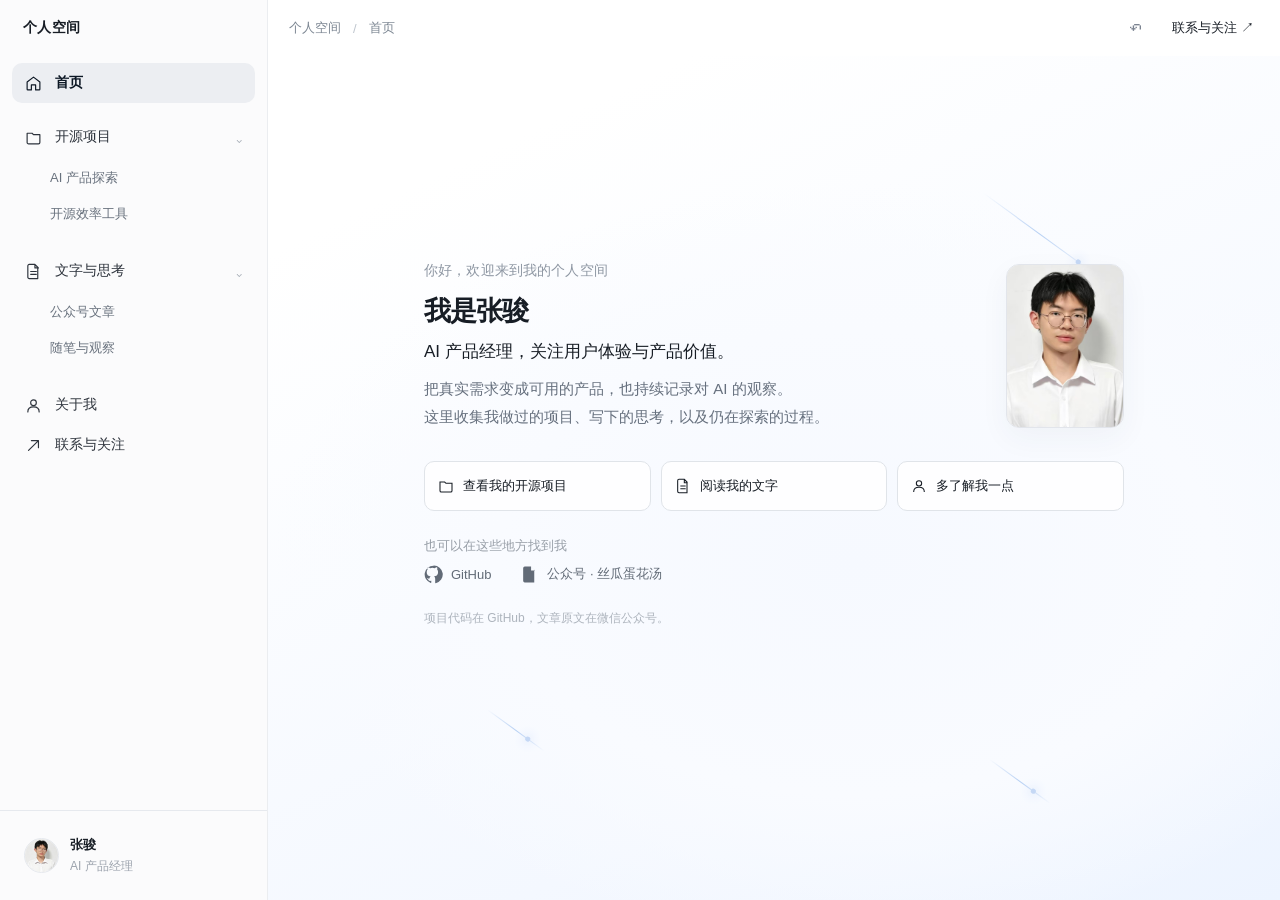
==== commit ab696cd1: "Use Zhang Jun as site name" ====
--- a/index.html
+++ b/index.html
@@ -4,11 +4,9 @@
   <meta charset="utf-8">
   <meta name="viewport" content="width=device-width, initial-scale=1">
   <meta name="theme-color" content="#f8fafc">
-  <meta name="description" content="千泷的个人空间：AI 产品、开源项目与文字思考。">
-  <title>千泷 · 个人空间</title>
+  <meta name="description" content="张骏的个人空间：AI 产品、开源项目与文字思考。">
+  <title>张骏 · 个人空间</title>
   <link rel="icon" href="favicon.svg" type="image/svg+xml">
-  <link rel="icon" href="favicon.png" type="image/png" sizes="64x64">
-  <link rel="apple-touch-icon" href="apple-touch-icon.png">
   <link rel="stylesheet" href="css/site.css">
   <script src="script.js" defer></script>
 </head>
@@ -17,7 +15,7 @@
     <aside class="app-sidebar" id="site-sidebar" aria-label="主导航">
       <div class="sidebar-heading"><a class="sidebar-title" href="index.html">个人空间</a><button class="icon-button sidebar-close" id="sidebar-close" aria-label="关闭导航" type="button">×</button></div>
       <nav class="side-nav" id="side-nav" aria-label="网站导航"></nav>
-      <div class="sidebar-profile"><img src="image/avatar.jpg" alt="千泷头像"><div><strong>千泷</strong><span>AI 产品经理</span></div></div>
+      <div class="sidebar-profile"><img src="image/avatar.jpg" alt="张骏头像"><div><strong>张骏</strong><span>AI 产品经理</span></div></div>
     </aside>
     <div class="sidebar-scrim" id="sidebar-scrim"></div>
     <div class="app-main">
